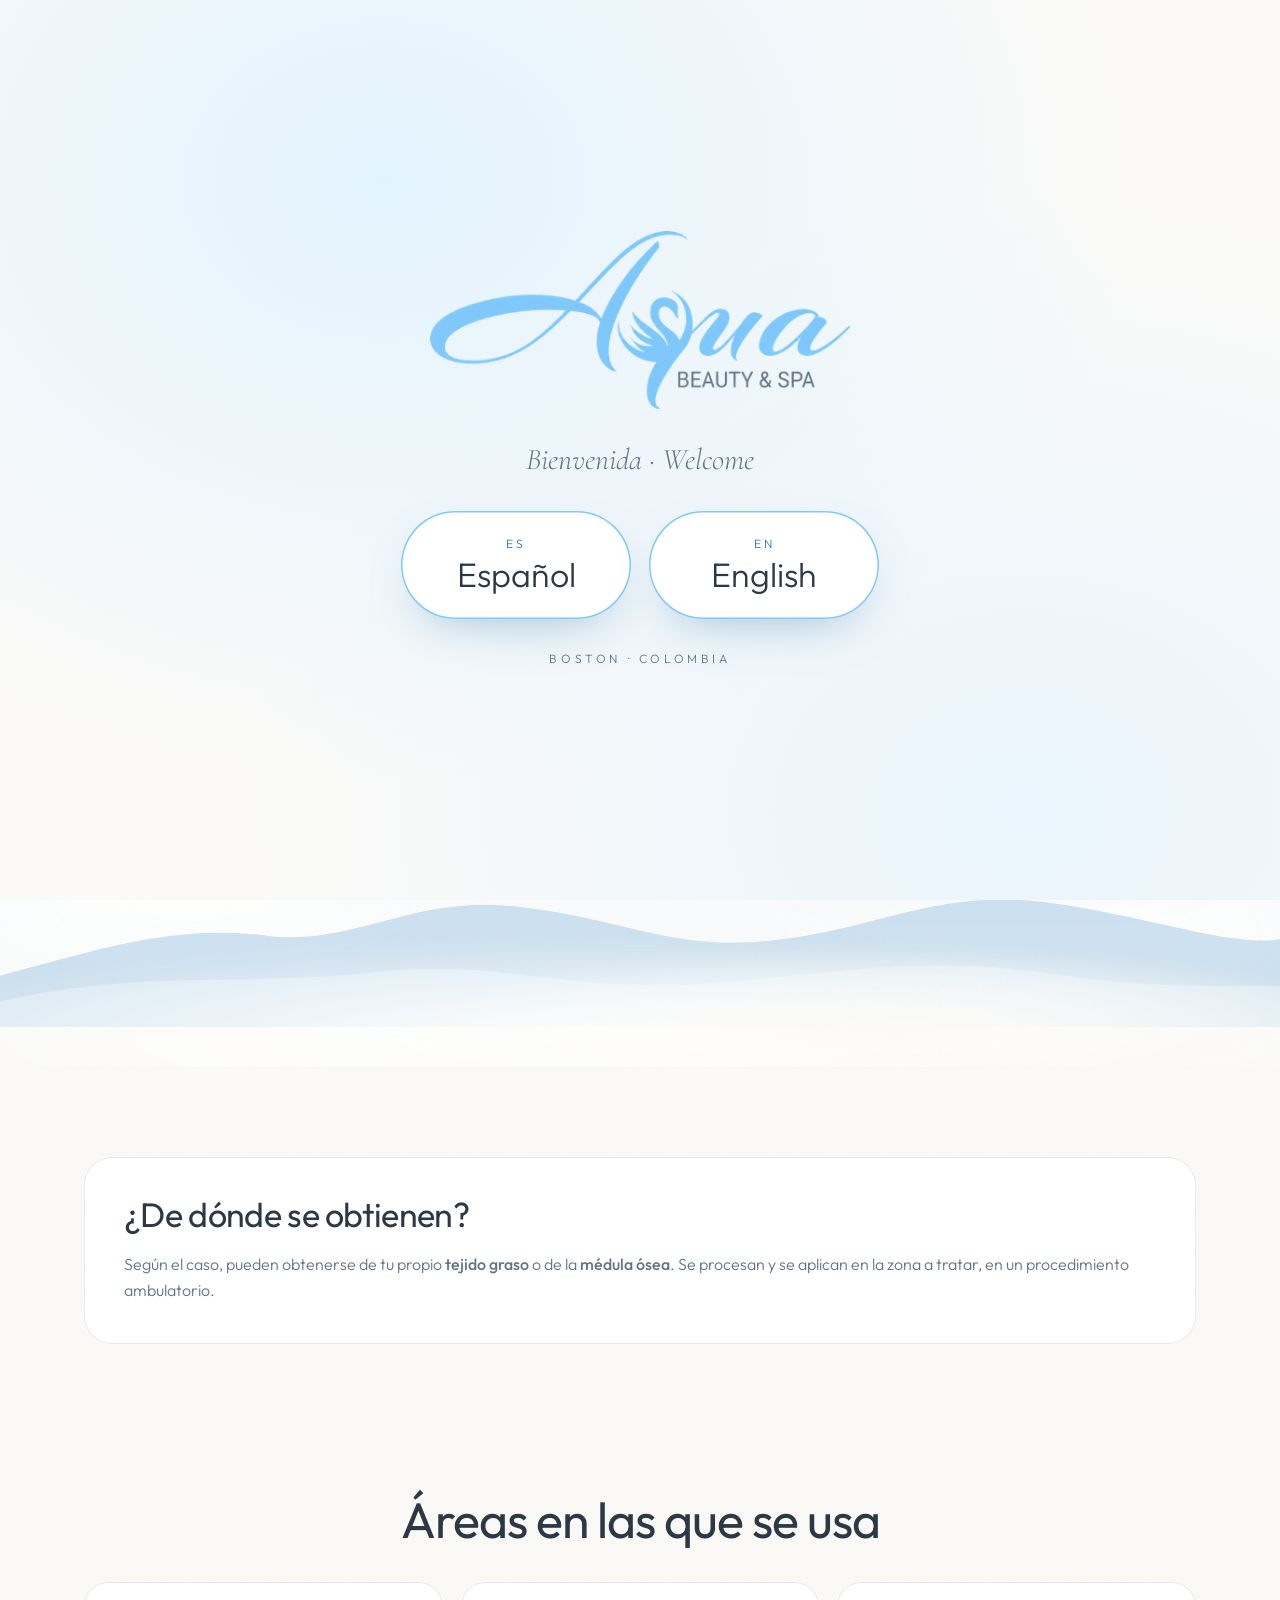
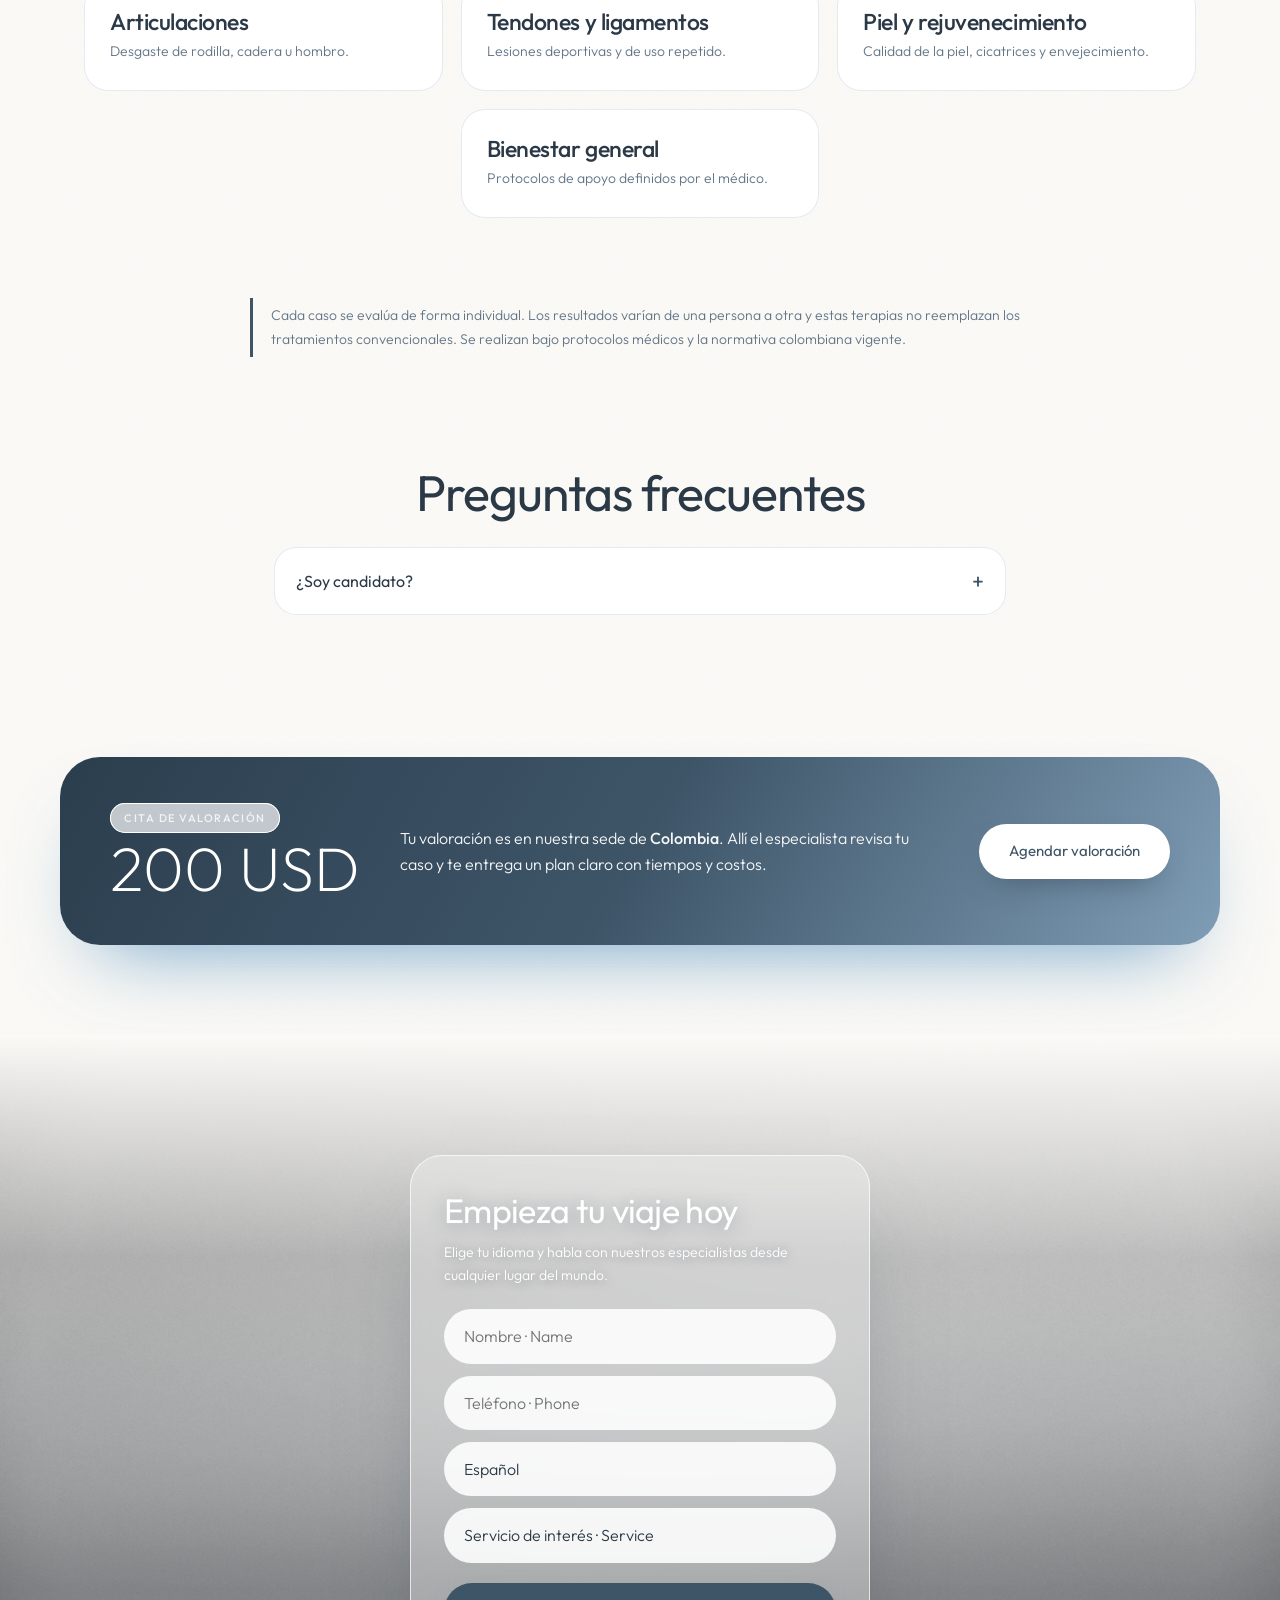
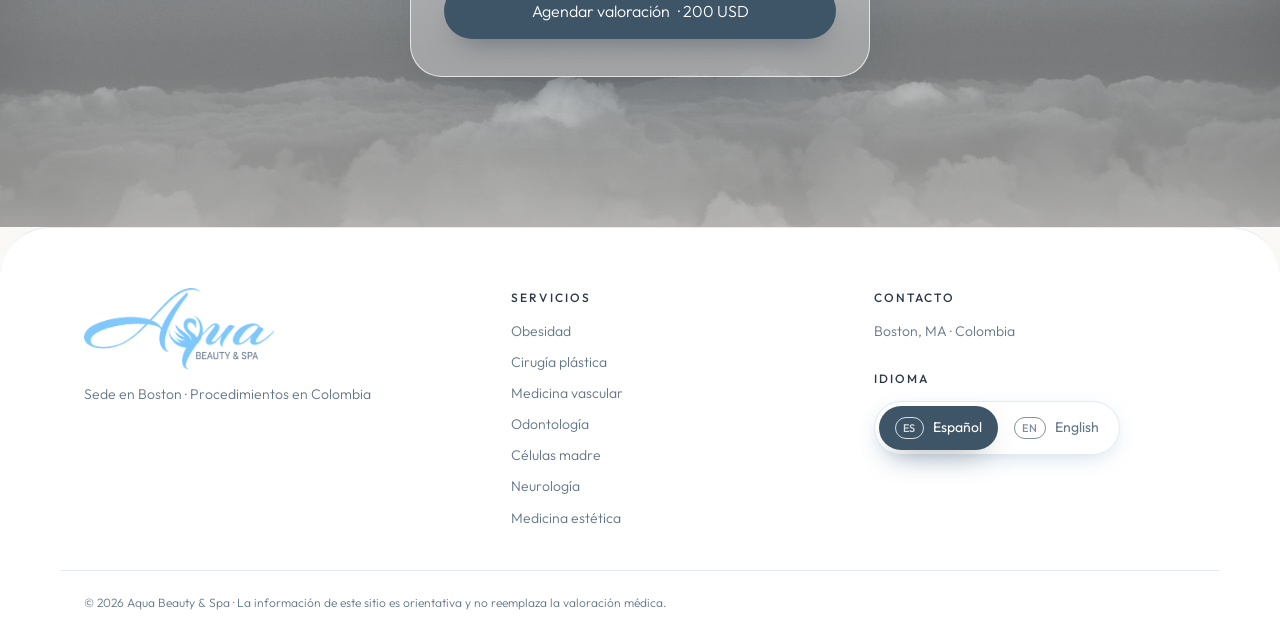
==== celulas-madre.html @ 79cf64d7 "Web Aqua Beauty & Spa: bilingüe ES/EN, Boston → Colombia Co-Authored-By: Claude Opus 5.5 <noreply@an" ====
<!doctype html>
<html lang="es" data-lang="es">
<head>
<meta charset="utf-8">
<meta name="viewport" content="width=device-width, initial-scale=1, viewport-fit=cover">
<meta name="theme-color" content="#DCEEFB">
<title>Células madre · Aqua Beauty & Spa</title>
<meta name="description" content="Terapias regenerativas que aprovechan la capacidad de tu cuerpo para reparar tejidos.">
<link rel="icon" href="img/favicon.png">
<link rel="preconnect" href="https://fonts.googleapis.com"><link rel="preconnect" href="https://fonts.gstatic.com" crossorigin>
<link href="https://fonts.googleapis.com/css2?family=Outfit:wght@200;300;400;500&family=Cormorant+Garamond:ital,wght@1,400&display=swap" rel="stylesheet">
<link rel="stylesheet" href="css/estilos.css">
<script>try{var q=new URLSearchParams(location.search).get('lang');if(q==='es'||q==='en')localStorage.setItem('aqua-lang',q);var l=localStorage.getItem('aqua-lang');if(l){document.documentElement.dataset.lang=l;document.documentElement.lang=l;document.documentElement.classList.add('lang-chosen')}}catch(e){}</script>
</head>
<body class=""><div class="splash" id="splash">
  <div class="splash-card">
    <img src="img/logo-aqua-900.png" alt="Aqua Beauty &amp; Spa" class="splash-logo">
    <p class="splash-t">Bienvenida · Welcome</p>
    <div class="splash-btns">
      <button type="button" data-set="es" data-close><small>ES</small>Español</button>
      <button type="button" data-set="en" data-close><small>EN</small>English</button>
    </div>
    <p class="splash-sub">Boston · Colombia</p>
  </div>
</div>
<div class="langbar">
  <div class="wrap langbar-in">
    <p class="langbar-q"><span data-l="es">Elige tu idioma</span><span data-l="en">Choose your language</span></p>
    <div class="lang-switch" role="group" aria-label="Idioma / Language">
  <button type="button" data-set="es"><span class="flag">ES</span> Español</button>
  <button type="button" data-set="en"><span class="flag">EN</span> English</button>
</div>
  </div>
</div>
<header class="nav">
  <div class="wrap nav-in">
    <a href="index.html" class="brand"><img src="img/logo-aqua-900.png" alt="Aqua Beauty &amp; Spa"></a>
    <button class="burger" aria-label="Menú" onclick="document.body.classList.toggle('menu-open')"><i></i><i></i></button>
    <nav class="links"><a href="obesidad.html" class="prio"><span data-l="es">Obesidad</span><span data-l="en">Weight Loss</span></a><a href="cirugia-plastica.html" class="prio"><span data-l="es">Cirugía plástica</span><span data-l="en">Plastic Surgery</span></a><a href="medicina-vascular.html"><span data-l="es">Medicina vascular</span><span data-l="en">Vascular Medicine</span></a><a href="odontologia.html"><span data-l="es">Odontología</span><span data-l="en">Dentistry</span></a><a href="celulas-madre.html" class="on"><span data-l="es">Células madre</span><span data-l="en">Stem Cells</span></a><a href="neurologia.html"><span data-l="es">Neurología</span><span data-l="en">Neurology</span></a><a href="medicina-estetica.html"><span data-l="es">Medicina estética</span><span data-l="en">Aesthetic Medicine</span></a><a href="#contacto" class="btn btn-sm"><span data-l="es">Agendar valoración</span><span data-l="en">Book consultation</span></a></nav>
  </div>
</header>
<main>
<section class="shero">
  <div class="sky" aria-hidden="true">
  <span class="cl cl1"></span><span class="cl cl2"></span><span class="cl cl3"></span><span class="cl cl4"></span><span class="cl cl5"></span>
  <svg class="mnt" viewBox="0 0 1440 260" preserveAspectRatio="none"><path class="m1" d="M0 190 C 120 150 200 120 300 135 C 400 150 460 80 580 95 C 700 110 760 160 880 140 C 1000 120 1060 70 1180 90 C 1300 110 1380 150 1440 140 L1440 260 L0 260Z"/><path class="m2" d="M0 225 C 160 180 280 205 420 185 C 560 165 640 215 800 200 C 960 185 1040 160 1200 190 C 1320 212 1400 200 1440 205 L1440 260 L0 260Z"/></svg>
  <span class="cl fog1"></span><span class="cl fog2"></span>
</div>
  <div class="wrap shero-in">
   <div class="shero-txt">
    <a href="index.html#servicios" class="back">← <span data-l="es">Todos los servicios</span><span data-l="en">All services</span></a>
    <span class="shero-ic"><svg width="34" height="34" viewBox="0 0 24 24" fill="none" stroke="currentColor" stroke-width="1.5" stroke-linecap="round" stroke-linejoin="round" aria-hidden="true"><circle cx="12" cy="12" r="3"/><circle cx="12" cy="12" r="8"/><circle cx="18" cy="6" r="1.2"/><circle cx="5.5" cy="16" r="1.2"/></svg></span>
    <p class="kicker"><span data-l="es">Medicina regenerativa</span><span data-l="en">Regenerative medicine</span></p>
    <h1><span data-l="es">Células madre</span><span data-l="en">Stem Cells</span></h1>
    <div data-l="es"><p class="lead">La medicina regenerativa busca ayudar al cuerpo a reparar tejidos dañados usando sus propios recursos. Las células madre son células capaces de transformarse en otros tipos de células y de liberar sustancias que favorecen la reparación y disminuyen la inflamación.</p></div><div data-l="en"><p class="lead">Regenerative medicine aims to help the body repair damaged tissue using its own resources. Stem cells are cells able to become other cell types and to release substances that support repair and reduce inflammation.</p></div>
    <p class="pill-loc"><span data-l="es">En nuestra sede de Colombia</span><span data-l="en">At our Colombia location</span> · <span data-l="es">Valoración</span><span data-l="en">Consultation</span> 200 USD</p>
    
   </div>
   <div class="arch arch-s"><img src="img/celulas-madre.jpg" srcset="img/celulas-madre-sm.jpg 700w, img/celulas-madre.jpg 1400w" sizes="(max-width: 820px) 92vw, 45vw" alt="" loading="lazy" decoding="async"></div>
  </div>
</section>

<section class="bloques"><div class="wrap bloques-in"><div class="bloque">
      <h2><span data-l="es">¿De dónde se obtienen?</span><span data-l="en">Where do they come from?</span></h2>
      <div data-l="es"><p>Según el caso, pueden obtenerse de tu propio <strong>tejido graso</strong> o de la <strong>médula ósea</strong>. Se procesan y se aplican en la zona a tratar, en un procedimiento ambulatorio.</p></div><div data-l="en"><p>Depending on the case, they may be obtained from your own <strong>fat tissue</strong> or <strong>bone marrow</strong>. They are processed and applied to the treatment area in an outpatient procedure.</p></div>
    </div></div></section>
<section class="cards"><div class="wrap"><h2 class="center"><span data-l="es">Áreas en las que se usa</span><span data-l="en">Areas where it is used</span></h2><div class="cgrid"><div class="card"><h3><span data-l="es">Articulaciones</span><span data-l="en">Joints</span></h3><p><span data-l="es">Desgaste de rodilla, cadera u hombro.</span><span data-l="en">Knee, hip or shoulder wear.</span></p></div><div class="card"><h3><span data-l="es">Tendones y ligamentos</span><span data-l="en">Tendons & ligaments</span></h3><p><span data-l="es">Lesiones deportivas y de uso repetido.</span><span data-l="en">Sports and overuse injuries.</span></p></div><div class="card"><h3><span data-l="es">Piel y rejuvenecimiento</span><span data-l="en">Skin & rejuvenation</span></h3><p><span data-l="es">Calidad de la piel, cicatrices y envejecimiento.</span><span data-l="en">Skin quality, scars and aging.</span></p></div><div class="card"><h3><span data-l="es">Bienestar general</span><span data-l="en">Overall wellness</span></h3><p><span data-l="es">Protocolos de apoyo definidos por el médico.</span><span data-l="en">Physician-defined support protocols.</span></p></div></div></div></section>




<div class="wrap"><p class="nota"><span data-l="es">Cada caso se evalúa de forma individual. Los resultados varían de una persona a otra y estas terapias no reemplazan los tratamientos convencionales. Se realizan bajo protocolos médicos y la normativa colombiana vigente.</span><span data-l="en">Each case is evaluated individually. Results vary from person to person and these therapies do not replace conventional treatment. They are performed under medical protocols and current Colombian regulations.</span></p></div>
<section class="faq"><div class="wrap faq-in"><h2><span data-l="es">Preguntas frecuentes</span><span data-l="en">FAQ</span></h2><details><summary><span data-l="es">¿Soy candidato?</span><span data-l="en">Am I a candidate?</span></summary><p><span data-l="es">Lo define el médico en la valoración, según tu diagnóstico, tus exámenes y tu historia clínica.</span><span data-l="en">The physician decides at your consultation based on your diagnosis, tests and medical history.</span></p></details></div></section>
<section class="val">
  <div class="wrap val-in">
    <div>
      <p class="kicker"><span data-l="es">Cita de valoración</span><span data-l="en">Consultation</span></p>
      <p class="val-precio">200 USD</p>
    </div>
    <p class="val-txt"><span data-l="es">Tu valoración es en nuestra sede de <strong>Colombia</strong>. Allí el especialista revisa tu caso y te entrega un plan claro con tiempos y costos.</span><span data-l="en">Your consultation takes place at our <strong>Colombia</strong> location, where the specialist reviews your case and gives you a clear plan with timing and costs.</span></p>
    <a href="#contacto" class="btn"><span data-l="es">Agendar valoración</span><span data-l="en">Book consultation</span></a>
  </div>
</section>
<section class="contacto con-foto" id="contacto">
  <div class="sky" aria-hidden="true">
  <span class="cl cl1"></span><span class="cl cl2"></span><span class="cl cl3"></span><span class="cl cl4"></span><span class="cl cl5"></span>
  <svg class="mnt" viewBox="0 0 1440 260" preserveAspectRatio="none"><path class="m1" d="M0 190 C 120 150 200 120 300 135 C 400 150 460 80 580 95 C 700 110 760 160 880 140 C 1000 120 1060 70 1180 90 C 1300 110 1380 150 1440 140 L1440 260 L0 260Z"/><path class="m2" d="M0 225 C 160 180 280 205 420 185 C 560 165 640 215 800 200 C 960 185 1040 160 1200 190 C 1320 212 1400 200 1440 205 L1440 260 L0 260Z"/></svg>
  <span class="cl fog1"></span><span class="cl fog2"></span>
</div>
  <form class="glass" id="form-contacto" data-wa="" data-mail="">
    <h2><span data-l="es">Empieza tu viaje hoy</span><span data-l="en">Begin your journey today</span></h2>
    <p><span data-l="es">Elige tu idioma y habla con nuestros especialistas desde cualquier lugar del mundo.</span><span data-l="en">Choose your language and connect with our specialists from anywhere in the world.</span></p>
    <input name="nombre" required placeholder="Nombre · Name">
    <input name="tel" required type="tel" placeholder="Teléfono · Phone">
    <select name="idioma"><option value="Español">Español</option><option value="English">English</option></select>
    <select name="servicio"><option value="">Servicio de interés · Service</option><option value="Obesidad" data-en="Weight Loss">Obesidad / Weight Loss</option><option value="Cirugía plástica" data-en="Plastic Surgery">Cirugía plástica / Plastic Surgery</option><option value="Medicina vascular" data-en="Vascular Medicine">Medicina vascular / Vascular Medicine</option><option value="Odontología" data-en="Dentistry">Odontología / Dentistry</option><option value="Células madre" data-en="Stem Cells">Células madre / Stem Cells</option><option value="Neurología" data-en="Neurology">Neurología / Neurology</option><option value="Medicina estética" data-en="Aesthetic Medicine">Medicina estética / Aesthetic Medicine</option></select>
    <button class="btn" type="submit"><span data-l="es">Agendar valoración</span><span data-l="en">Book consultation</span> · 200 USD</button>
    <p class="form-pend form-msg" hidden><span data-l="es">Muy pronto habilitamos el agendamiento en línea. Gracias por tu paciencia.</span><span data-l="en">Online booking opens very soon. Thank you for your patience.</span></p>
    <p class="form-msg" hidden><span data-l="es">¡Gracias! Te contactaremos muy pronto.</span><span data-l="en">Thank you! We'll contact you shortly.</span></p>
  </form>
</section>
</main><footer class="foot">
  <div class="wrap foot-in">
    <div class="foot-brand">
      <img src="img/logo-aqua-900.png" alt="Aqua Beauty &amp; Spa">
      <p><span data-l="es">Sede en Boston · Procedimientos en Colombia</span><span data-l="en">Based in Boston · Procedures in Colombia</span></p>
    </div>
    <div class="foot-col"><p class="foot-h"><span data-l="es">Servicios</span><span data-l="en">Services</span></p><a href="obesidad.html"><span data-l="es">Obesidad</span><span data-l="en">Weight Loss</span></a><a href="cirugia-plastica.html"><span data-l="es">Cirugía plástica</span><span data-l="en">Plastic Surgery</span></a><a href="medicina-vascular.html"><span data-l="es">Medicina vascular</span><span data-l="en">Vascular Medicine</span></a><a href="odontologia.html"><span data-l="es">Odontología</span><span data-l="en">Dentistry</span></a><a href="celulas-madre.html"><span data-l="es">Células madre</span><span data-l="en">Stem Cells</span></a><a href="neurologia.html"><span data-l="es">Neurología</span><span data-l="en">Neurology</span></a><a href="medicina-estetica.html"><span data-l="es">Medicina estética</span><span data-l="en">Aesthetic Medicine</span></a></div>
    <div class="foot-col"><p class="foot-h"><span data-l="es">Contacto</span><span data-l="en">Contact</span></p><span data-l="es">Boston, MA · Colombia</span><span data-l="en">Boston, MA · Colombia</span>
      <p class="foot-h" style="margin-top:18px"><span data-l="es">Idioma</span><span data-l="en">Language</span></p><div class="lang-switch" role="group" aria-label="Idioma / Language">
  <button type="button" data-set="es"><span class="flag">ES</span> Español</button>
  <button type="button" data-set="en"><span class="flag">EN</span> English</button>
</div></div>
  </div>
  <div class="wrap foot-legal">© 2026 Aqua Beauty &amp; Spa · <span data-l="es">La información de este sitio es orientativa y no reemplaza la valoración médica.</span><span data-l="en">The information on this site is for guidance and does not replace a medical consultation.</span></div>
</footer>
<a href="#contacto" class="mcta"><span data-l="es">Agendar valoración</span><span data-l="en">Book consultation</span> · 200 USD</a>
<script src="js/main.js"></script>
</body></html>
---- css/estilos.css ----
:root{
  --aqua:#80C8FB;        /* azul del logo */
  --aqua-soft:#E6F4FE;
  --aqua-deep:#2F78B0;   /* azul para textos/botones con contraste */
  --slate:#627587;       /* gris del logo */
  --ink:#2B3947;
  --bg:#FBFAF7;          /* marfil */
  --bg2:#F3F7FA;
  --line:#E3EAF0;
  --r:28px;
  --serif:"Outfit",system-ui,sans-serif;
  --sans:"Outfit",system-ui,sans-serif;
  --script:"Cormorant Garamond",Georgia,serif;
}
*{box-sizing:border-box;margin:0;padding:0}
html{scroll-behavior:smooth}
body{font-family:var(--sans);font-weight:300;color:var(--ink);background:var(--bg);line-height:1.65;font-size:16px;-webkit-font-smoothing:antialiased;overflow-x:hidden;
  background-image:url("data:image/svg+xml,%3Csvg xmlns='http://www.w3.org/2000/svg' width='160' height='160'%3E%3Cfilter id='n'%3E%3CfeTurbulence type='fractalNoise' baseFrequency='.8' numOctaves='3' stitchTiles='stitch'/%3E%3CfeColorMatrix values='0 0 0 0 .4 0 0 0 0 .45 0 0 0 0 .5 0 0 0 .035 0'/%3E%3C/filter%3E%3Crect width='100%25' height='100%25' filter='url(%23n)'/%3E%3C/svg%3E")}
img{max-width:100%;display:block}
a{color:inherit;text-decoration:none}
strong{font-weight:500}
.wrap{max-width:1160px;margin:0 auto;padding:0 24px}
.center{text-align:center}
h1,h2,h3{font-family:var(--serif);font-weight:400;line-height:1.05;color:var(--ink);letter-spacing:-.02em}
h1{font-size:clamp(46px,6.6vw,88px);font-weight:500;text-transform:uppercase;letter-spacing:-.03em;line-height:.98}
h1 .thin{font-weight:200}
h2{font-size:clamp(32px,4vw,50px);margin-bottom:18px}
h3{font-size:22px;font-weight:500}
.kicker{font-size:12px;letter-spacing:.2em;text-transform:uppercase;color:var(--slate);font-weight:500;margin-bottom:14px}
.lead{font-size:18px;color:var(--slate);max-width:600px;margin:22px 0 0}
.btn{display:inline-flex;align-items:center;gap:8px;background:var(--aqua-deep);color:#fff;padding:15px 30px;border-radius:999px;font-weight:400;font-size:15px;transition:.25s;box-shadow:0 10px 30px -12px rgba(47,120,176,.55)}
.btn:hover{background:#246494;transform:translateY(-2px)}
.btn-ghost{background:transparent;color:var(--aqua-deep);box-shadow:inset 0 0 0 1.5px var(--aqua)}
.btn-ghost:hover{background:var(--aqua-soft);color:var(--aqua-deep)}
.btn-sm{padding:10px 20px;font-size:14px}

/* ---------- idioma ---------- */
html[data-lang="es"] [data-l="en"],html[data-lang="en"] [data-l="es"]{display:none!important}
.langbar{background:linear-gradient(90deg,#DDF0FD,#F1F8FE 50%,#DDF0FD);border-bottom:1px solid #CFE7FA}
.langbar-in{display:flex;align-items:center;justify-content:center;gap:22px;padding-top:14px;padding-bottom:14px;flex-wrap:wrap}
.langbar-q{font-family:var(--script);font-style:italic;font-size:24px;color:var(--aqua-deep)}
.lang-switch{display:inline-flex;background:#fff;border-radius:999px;padding:5px;box-shadow:0 6px 24px -10px rgba(47,120,176,.4),inset 0 0 0 1px var(--line)}
.lang-switch button{font:inherit;font-size:17px;font-weight:400;border:0;background:transparent;color:var(--slate);padding:11px 26px;border-radius:999px;cursor:pointer;display:flex;align-items:center;gap:9px;transition:.25s}
.lang-switch .flag{font-size:11px;font-weight:500;letter-spacing:.08em;border:1px solid currentColor;border-radius:999px;padding:1px 7px;opacity:.8}
.lang-switch button.on{background:var(--aqua-deep);color:#fff}
.lang-switch button:not(.on):hover{color:var(--aqua-deep)}

.splash{position:fixed;inset:0;z-index:100;display:none;align-items:center;justify-content:center;padding:20px;
  background:radial-gradient(ellipse at 30% 20%,#E3F3FE,transparent 60%),radial-gradient(ellipse at 80% 90%,#EAF5FD,transparent 55%),var(--bg)}
html:not(.lang-chosen) .splash{display:flex}
html:not(.lang-chosen) body{overflow:hidden}
.splash-card{text-align:center;max-width:620px;animation:up .8s ease both}
.splash-logo{width:min(420px,80vw);margin:0 auto 26px}
.splash-t{font-family:var(--script);font-size:30px;font-style:italic;color:var(--slate);margin-bottom:26px}
.splash-btns{display:flex;gap:18px;justify-content:center;flex-wrap:wrap}
.splash-btns button{font:inherit;font-family:var(--serif);font-size:34px;min-width:230px;padding:26px 30px;border-radius:999px;border:0;cursor:pointer;background:#fff;color:var(--ink);box-shadow:0 20px 50px -24px rgba(47,120,176,.5),inset 0 0 0 1.5px var(--aqua);transition:.3s;display:flex;flex-direction:column;align-items:center;line-height:1.1}
.splash-btns button small{font-family:var(--sans);font-size:12px;letter-spacing:.25em;color:var(--aqua-deep);margin-bottom:6px}
.splash-btns button:hover{background:var(--aqua-deep);color:#fff;transform:translateY(-3px)}
.splash-btns button:hover small{color:#fff}
.splash-sub{margin-top:30px;font-size:12px;letter-spacing:.3em;text-transform:uppercase;color:var(--slate)}
@keyframes up{from{opacity:0;transform:translateY(18px)}to{opacity:1;transform:none}}

/* ---------- nav ---------- */
.nav{position:sticky;top:0;z-index:50;background:rgba(251,250,247,.86);backdrop-filter:blur(14px);border-bottom:1px solid var(--line)}
.nav-in{display:flex;align-items:center;justify-content:space-between;height:78px;gap:20px}
.brand img{height:50px;width:auto}
.links{display:flex;align-items:center;gap:20px;font-size:14px;color:var(--slate)}
.links a:not(.btn):hover,.links a.on{color:var(--aqua-deep)}
.links a.on{font-weight:500}
.burger{display:none;background:none;border:0;width:40px;height:40px;cursor:pointer;flex-direction:column;justify-content:center;gap:7px;align-items:center}
.burger i{display:block;width:24px;height:1.5px;background:var(--ink);transition:.3s}

/* ---------- hero ---------- */
.hero,.shero{position:relative;overflow:hidden;background:radial-gradient(ellipse at 85% 10%,#DCEFFD 0,transparent 55%),radial-gradient(ellipse at 0% 100%,#EEF7FE 0,transparent 50%)}
.hero-in{display:grid;grid-template-columns:1.15fr .85fr;gap:40px;align-items:center;padding-top:80px;padding-bottom:130px}
.hero-cta{display:flex;gap:14px;margin-top:34px;flex-wrap:wrap}
.hero-art{position:relative;display:flex;justify-content:center}
.arch{width:min(380px,100%);aspect-ratio:3/4;border-radius:999px 999px 36px 36px;background:linear-gradient(170deg,#fff 0,#E8F5FE 55%,#CDE9FC 100%);box-shadow:0 40px 80px -40px rgba(47,120,176,.5),inset 0 0 0 1px #fff;display:flex;align-items:center;justify-content:center;padding:40px}
.arch img{width:100%;opacity:.95}
.chip{position:absolute;background:#fff;border-radius:999px;padding:10px 20px;font-size:13px;box-shadow:0 14px 36px -18px rgba(43,57,71,.4);white-space:nowrap}
.chip.c1{left:0;bottom:22%}
.chip.c2{right:0;top:14%}
.wave{position:absolute;left:0;bottom:-1px;width:100%;height:70px}
.wave path{fill:var(--bg)}

/* ---------- alianza ---------- */
section{padding:90px 0}
.alianza-in{display:grid;grid-template-columns:1fr 1.1fr;gap:60px;align-items:start}
.alianza-txt p{font-size:17px;color:var(--slate);margin-bottom:16px}
.pros{list-style:none;display:grid;grid-template-columns:1fr 1fr;gap:12px;margin-top:26px}
.pros li{background:#fff;border-radius:18px;padding:16px 18px;font-size:14px;box-shadow:inset 0 0 0 1px var(--line);position:relative;padding-left:44px}
.pros li:before{content:"";position:absolute;left:18px;top:50%;width:12px;height:12px;margin-top:-6px;border-radius:50%;background:var(--aqua)}

/* ---------- servicios ---------- */
.servicios{background:var(--bg2);border-radius:60px 60px 0 0}
.sgrid{display:grid;grid-template-columns:repeat(auto-fill,minmax(250px,1fr));gap:20px;margin-top:40px}
.scard{background:#fff;border-radius:var(--r);padding:32px 28px;display:flex;flex-direction:column;gap:10px;transition:.3s;box-shadow:0 1px 0 var(--line)}
.scard:hover{transform:translateY(-5px);box-shadow:0 30px 60px -30px rgba(47,120,176,.45)}
.scard-ic,.shero-ic{width:56px;height:56px;border-radius:50%;background:var(--aqua-soft);color:var(--aqua-deep);display:flex;align-items:center;justify-content:center;margin-bottom:8px}
.scard p{font-size:14px;color:var(--slate);flex:1}
.more{font-size:14px;color:var(--aqua-deep);font-weight:400}

/* ---------- pasos ---------- */
.plist{list-style:none;display:grid;grid-template-columns:repeat(4,1fr);gap:22px;margin-top:44px;counter-reset:p}
.plist li{background:#fff;border-radius:var(--r);padding:30px 26px;box-shadow:inset 0 0 0 1px var(--line)}
.plist .n{display:flex;width:42px;height:42px;border-radius:50%;background:var(--aqua-deep);color:#fff;align-items:center;justify-content:center;font-family:var(--serif);font-size:22px;margin-bottom:16px}
.plist h3{font-size:22px;margin-bottom:8px}
.plist p{font-size:14px;color:var(--slate)}

/* ---------- valoración ---------- */
.val{padding:0;margin:40px 0 90px}
.val-in{background:linear-gradient(120deg,#2F78B0,#4F9BD3 60%,#80C8FB);color:#fff;border-radius:40px;padding:46px 50px;display:grid;grid-template-columns:auto 1fr auto;gap:40px;align-items:center;box-shadow:0 40px 80px -40px rgba(47,120,176,.7)}
.val .kicker{color:rgba(255,255,255,.8);margin-bottom:4px}
.val-precio{font-family:var(--serif);font-size:62px;line-height:1}
.val-txt{font-size:16px;opacity:.95}
.val .btn{background:#fff;color:var(--aqua-deep)}

/* ---------- contacto / footer ---------- */
.contacto-in{text-align:center;max-width:640px}
.contacto p{color:var(--slate);margin-bottom:28px;font-size:17px}
.foot{background:#fff;border-top:1px solid var(--line);padding:60px 0 30px;border-radius:50px 50px 0 0}
.foot-in{display:grid;grid-template-columns:1.2fr 1fr 1fr;gap:40px}
.foot-brand img{width:190px;margin-bottom:14px}
.foot-brand p{font-size:14px;color:var(--slate)}
.foot-col{display:flex;flex-direction:column;gap:8px;font-size:14px;color:var(--slate);align-items:flex-start}
.foot-col a:hover{color:var(--aqua-deep)}
.foot-h{font-size:12px;letter-spacing:.18em;text-transform:uppercase;color:var(--ink);font-weight:500;margin-bottom:4px}
.foot .lang-switch button{font-size:14px;padding:8px 16px}
.foot-legal{margin-top:40px;padding-top:22px;border-top:1px solid var(--line);font-size:12px;color:var(--slate)}

/* ---------- página de servicio ---------- */
.shero-in{padding-top:50px;padding-bottom:120px}
.back{font-size:14px;color:var(--slate);display:inline-block;margin-bottom:34px}
.back:hover{color:var(--aqua-deep)}
.pill-loc{display:inline-block;margin-top:26px;background:#fff;border-radius:999px;padding:10px 20px;font-size:14px;color:var(--aqua-deep);box-shadow:inset 0 0 0 1px #CFE7FA}
.stats{display:flex;gap:16px;margin-top:34px;flex-wrap:wrap}
.stats div{background:#fff;border-radius:24px;padding:18px 26px;min-width:150px;box-shadow:0 20px 40px -30px rgba(47,120,176,.6)}
.stats b{display:block;font-family:var(--serif);font-weight:500;font-size:40px;color:var(--aqua-deep);line-height:1}
.stats span{font-size:13px;color:var(--slate)}
.aviso{display:flex;gap:18px;align-items:flex-start;background:#FFF7E8;border-radius:28px;padding:26px 30px;margin-top:10px;margin-bottom:10px;max-width:1112px;box-shadow:inset 0 0 0 1px #F5E3BC}
.aviso-ic{flex:none;width:34px;height:34px;border-radius:50%;background:#E9B44C;color:#fff;display:flex;align-items:center;justify-content:center;font-weight:500}
.aviso p{font-size:16px}
.bloques-in{display:grid;grid-template-columns:repeat(auto-fit,minmax(320px,1fr));gap:30px}
.bloque{background:#fff;border-radius:var(--r);padding:40px;box-shadow:inset 0 0 0 1px var(--line)}
.bloque h2{font-size:34px}
.bloque p{color:var(--slate)}
.cards{padding-top:60px;padding-bottom:60px}
.sub{color:var(--slate);margin-top:-6px}
.cgrid{display:grid;grid-template-columns:repeat(auto-fill,minmax(250px,1fr));gap:18px;margin-top:36px}
.card{background:#fff;border-radius:24px;padding:28px 26px;box-shadow:inset 0 0 0 1px var(--line);transition:.3s}
.card:hover{box-shadow:inset 0 0 0 1px var(--aqua),0 24px 50px -30px rgba(47,120,176,.5)}
.card h3{font-size:23px;margin-bottom:6px}
.card p{font-size:14px;color:var(--slate)}
.ggrid{display:grid;grid-template-columns:repeat(3,1fr);gap:20px;margin-top:36px}
.grupo{background:#fff;border-radius:var(--r);padding:34px 30px;box-shadow:inset 0 0 0 1px var(--line)}
.grupo h3{font-size:30px;color:var(--aqua-deep);margin-bottom:14px}
.grupo ul{list-style:none}
.grupo li{padding:11px 0;border-bottom:1px solid var(--line);font-size:15px}
.grupo li:last-child{border:0}
.incluye{padding:50px 0}
.incluye-in{background:var(--bg2);border-radius:40px;padding:50px;display:grid;grid-template-columns:.8fr 1.2fr;gap:30px;align-items:center}
.check{list-style:none;display:grid;gap:12px}
.check li{position:relative;padding-left:36px;font-size:16px}
.check li:before{content:"";position:absolute;left:0;top:3px;width:22px;height:22px;border-radius:50%;background:var(--aqua-deep) url("data:image/svg+xml,%3Csvg xmlns='http://www.w3.org/2000/svg' viewBox='0 0 24 24' fill='none' stroke='white' stroke-width='3'%3E%3Cpath d='M6 12l4 4 8-8'/%3E%3C/svg%3E") center/14px no-repeat}
.nota{font-size:14px;color:var(--slate);border-left:3px solid var(--aqua);padding:6px 0 6px 18px;max-width:780px;margin:20px auto}
.faq-in{max-width:780px}
.faq h2{text-align:center;margin-bottom:28px}
details{background:#fff;border-radius:22px;padding:20px 26px;margin-bottom:12px;box-shadow:inset 0 0 0 1px var(--line)}
summary{cursor:pointer;font-weight:400;list-style:none;display:flex;justify-content:space-between;gap:20px}
summary:after{content:"+";color:var(--aqua-deep);font-size:22px;line-height:1}
details[open] summary:after{content:"–"}
details p{margin-top:12px;color:var(--slate);font-size:15px}

/* ---------- responsive ---------- */
@media (max-width:1080px){
  .burger{display:flex}
  .links{position:fixed;inset:0;top:0;background:var(--bg);flex-direction:column;justify-content:center;font-size:20px;gap:18px;opacity:0;pointer-events:none;transition:.3s;z-index:-1}
  body.menu-open .links{opacity:1;pointer-events:auto;z-index:60}
  body.menu-open .burger{position:relative;z-index:70}
  body.menu-open .burger i:first-child{transform:translateY(4px) rotate(45deg)}
  body.menu-open .burger i:last-child{transform:translateY(-4px) rotate(-45deg)}
  .plist{grid-template-columns:1fr 1fr}
}
@media (max-width:820px){
  section{padding:64px 0}
  .wrap{padding:0 16px}
  .hero-in,.alianza-in,.incluye-in{grid-template-columns:1fr;gap:34px}
  .hero-in{padding-top:44px;padding-bottom:100px}
  .hero-art{order:-1}
  .arch{width:230px;padding:26px}
  .chip{font-size:12px}
  .val-in{grid-template-columns:1fr;gap:18px;padding:36px 28px;text-align:center;justify-items:center}
  .ggrid{grid-template-columns:1fr}
  .foot-in{grid-template-columns:1fr}
  .incluye-in{padding:34px 24px}
  .bloque{padding:30px 24px}
  .servicios{border-radius:36px 36px 0 0}
  .langbar-in{gap:10px}
  .langbar-q{font-size:20px}
  .brand img{height:40px}
}
@media (max-width:520px){
  .plist,.pros{grid-template-columns:1fr}
  .lang-switch button{padding:10px 18px;font-size:16px}
  .splash-btns button{min-width:0;width:100%;font-size:30px;padding:20px}
}

/* ============ estilo referentes: cielo, nubes, vidrio ============ */
body{font-weight:300}
.langbar{background:linear-gradient(180deg,#CFE6F8,#DCEEFB);border:0;position:relative;z-index:5}
.nav{background:rgba(220,238,251,.62);border-bottom:1px solid rgba(255,255,255,.7)}
.hero,.shero,.contacto{position:relative;overflow:hidden;background:linear-gradient(180deg,#DCEEFB 0%,#EAF4FC 45%,#F7FAFC 78%,var(--bg) 100%)}
.sky{position:absolute;inset:0;pointer-events:none;z-index:0}
.sky .cl{position:absolute;border-radius:50%;background:radial-gradient(closest-side,rgba(255,255,255,.95),rgba(255,255,255,0));filter:blur(6px);animation:drift 60s ease-in-out infinite alternate}
.cl1{width:520px;height:180px;top:8%;left:-120px}
.cl2{width:420px;height:150px;top:22%;right:-80px;animation-duration:75s!important}
.cl3{width:300px;height:110px;top:4%;left:45%;opacity:.8;animation-duration:90s!important}
.cl4{width:700px;height:220px;bottom:6%;left:-160px;opacity:.9}
.cl5{width:640px;height:220px;bottom:2%;right:-120px;opacity:.9;animation-duration:80s!important}
.fog1{width:120%;height:200px;left:-10%;bottom:-70px;background:radial-gradient(closest-side,#fff,rgba(255,255,255,0))!important;animation:none!important;filter:blur(10px)!important}
.fog2{width:80%;height:160px;left:30%;bottom:-40px;background:radial-gradient(closest-side,var(--bg),rgba(255,255,255,0))!important;animation:none!important}
.mnt{position:absolute;left:0;bottom:40px;width:100%;height:190px;opacity:.55}
.mnt .m1{fill:#A9CBE6}.mnt .m2{fill:#C6DFF2}
@keyframes drift{from{transform:translateX(0)}to{transform:translateX(90px)}}
.hero-in,.shero-in{position:relative;z-index:1}
.hero-in{padding-top:70px;padding-bottom:200px}
.arch{position:relative;overflow:hidden;background:linear-gradient(170deg,rgba(255,255,255,.7),rgba(205,233,252,.6));backdrop-filter:blur(8px);box-shadow:0 50px 90px -40px rgba(47,120,176,.55),inset 0 0 0 1px rgba(255,255,255,.9)}
.arch img.arch-photo,.arch-s img{width:100%;height:100%;object-fit:cover;opacity:1}
.arch-s{width:min(400px,100%);aspect-ratio:4/5;border-radius:999px 999px 36px 36px;justify-self:end;padding:0;display:flex;align-items:center;justify-content:center;color:var(--aqua-deep)}
.arch-s.ph{background:linear-gradient(170deg,rgba(255,255,255,.75),rgba(190,225,250,.7))}
.chip{background:rgba(255,255,255,.75);backdrop-filter:blur(10px);box-shadow:0 14px 36px -18px rgba(43,57,71,.4),inset 0 0 0 1px #fff}
.btn{background:#3E5568;box-shadow:0 14px 30px -14px rgba(43,57,71,.6)}
.btn:hover{background:#2B3E4E}
.btn-ghost{background:rgba(255,255,255,.55);color:var(--ink);box-shadow:inset 0 0 0 1px #fff;backdrop-filter:blur(8px)}
.btn-ghost:hover{background:#fff;color:var(--ink)}
.lang-switch button.on{background:#3E5568}
.kicker{display:inline-block;background:rgba(255,255,255,.7);border-radius:999px;padding:6px 14px;box-shadow:inset 0 0 0 1px #fff;letter-spacing:.14em;font-size:11px}
.center.kicker,p.kicker.center{display:table;margin-left:auto;margin-right:auto}
.shero-in{display:grid;grid-template-columns:1.2fr .8fr;gap:40px;align-items:center;padding-bottom:170px}
.shero h1{font-size:clamp(44px,6vw,80px)}
.shero-ic{display:none}
.pill-loc{background:rgba(255,255,255,.7);backdrop-filter:blur(8px)}
.stats div{background:rgba(255,255,255,.72);backdrop-filter:blur(10px);box-shadow:inset 0 0 0 1px #fff,0 20px 40px -30px rgba(47,120,176,.6)}
.stats b{font-family:var(--serif);font-weight:500}
.servicios{background:var(--bg2)}
.sgrid{grid-template-columns:repeat(auto-fill,minmax(300px,1fr));gap:22px}
.scard{padding:10px;gap:0;background:#fff;border-radius:32px}
.scard-media{aspect-ratio:4/3;border-radius:24px;overflow:hidden;background:linear-gradient(170deg,#E8F4FE,#C9E4F9);display:flex;align-items:center;justify-content:center;color:var(--aqua-deep)}
.scard-media img{width:100%;height:100%;object-fit:cover;transition:transform .6s}
.scard:hover .scard-media img{transform:scale(1.05)}
.scard-body{padding:20px 16px 16px;display:flex;flex-direction:column;gap:8px;flex:1}
.more{display:inline-flex;align-items:center;gap:8px;margin-top:6px}
.more i{font-style:normal;width:30px;height:30px;border-radius:50%;background:var(--aqua-soft);display:inline-flex;align-items:center;justify-content:center}
.val-in{background:linear-gradient(120deg,#3E5568,#5B86A8 55%,#8CC5EE)}
.val-precio{font-weight:200}
.contacto{padding:120px 0 150px;background:linear-gradient(180deg,var(--bg) 0%,#DCEEFB 30%,#B9D8EF 70%,#EAF3FA 100%)}
.contacto .mnt{bottom:30px;height:260px;opacity:.8}
.contacto .mnt .m1{fill:#6E97B8}.contacto .mnt .m2{fill:#9DBFDB}
.glass{position:relative;z-index:2;max-width:460px;margin:0 auto;padding:38px 34px;border-radius:32px;background:rgba(255,255,255,.28);backdrop-filter:blur(18px) saturate(1.2);-webkit-backdrop-filter:blur(18px) saturate(1.2);box-shadow:inset 0 0 0 1px rgba(255,255,255,.7),0 40px 80px -40px rgba(43,57,71,.5);display:flex;flex-direction:column;gap:12px}
.glass h2{font-size:34px;margin:0;color:#23384A}
.glass>p{font-size:14px;color:#3E5568;margin-bottom:10px}
.glass input,.glass select{font:inherit;font-size:15px;border:0;border-radius:999px;padding:14px 20px;background:rgba(255,255,255,.88);color:var(--ink);outline:none;appearance:none}
.glass input:focus,.glass select:focus{box-shadow:0 0 0 2px var(--aqua)}
.glass .btn{justify-content:center;margin-top:8px;border:0;cursor:pointer;font:inherit}
.form-msg{text-align:center;font-size:14px;color:#23384A}
.foot{margin-top:0}
@media (max-width:820px){
  .shero-in{grid-template-columns:1fr;padding-bottom:140px}
  .arch-s{justify-self:center;width:260px;order:-1}
  .hero-in{padding-bottom:160px}
  .glass{margin:0 16px}
  .cl1,.cl4,.cl5{width:360px}
}

/* ajustes v2 */
h1{font-size:clamp(42px,5.6vw,76px)}
.hero-in{grid-template-columns:1.3fr .7fr}
.sgrid{display:flex;flex-wrap:wrap;justify-content:center}
.sgrid .scard{flex:0 1 calc(33.333% - 15px);min-width:280px}
.plist .n{background:#3E5568}
.arch{animation:float 7s ease-in-out infinite}
@keyframes float{50%{transform:translateY(-10px)}}
@media (max-width:820px){.sgrid .scard{flex-basis:100%}}
@media (prefers-reduced-motion:reduce){.sky .cl,.arch{animation:none!important}}
@media (max-width:820px){.arch-s.ph{width:170px}}
/* fotos reales */
.alianza-foto{margin-top:34px;aspect-ratio:4/5;max-width:380px;border-radius:999px 999px 32px 32px;overflow:hidden;box-shadow:0 40px 80px -40px rgba(47,120,176,.5)}
.alianza-foto img{width:100%;height:100%;object-fit:cover}
.contacto.con-foto{background:url(../img/nubes.jpg) center 70%/cover}
.contacto.con-foto:before{content:"";position:absolute;inset:0;background:linear-gradient(180deg,var(--bg) 0%,rgba(251,250,247,0) 28%,rgba(220,238,251,.15) 70%,rgba(251,250,247,.6) 100%)}
.contacto.con-foto .sky{display:none}
.contacto.con-foto .glass{background:rgba(255,255,255,.3)}
.contacto.con-foto .glass h2{color:#fff;text-shadow:0 2px 20px rgba(20,40,60,.35)}
.contacto.con-foto .glass>p{color:#fff;text-shadow:0 1px 12px rgba(20,40,60,.4)}
.arch img.arch-photo{object-position:center 20%}
.arch-s img{object-position:center 30%}
@media (max-width:820px){.alianza-foto{max-width:260px}}
.arch:has(.arch-photo){padding:0}
.arch img.arch-photo{height:100%}
/* galería de la sede: blanco y negro -> color */
.bw img{filter:grayscale(1);transition:filter .7s ease,transform .7s ease}
.bw:hover img,.bw.color img{filter:grayscale(0)}
.sede{padding-bottom:70px;overflow:hidden}
.sede-head{display:flex;justify-content:space-between;align-items:flex-end;gap:20px;margin-bottom:34px}
.sede-head h2{margin:0}
.g-nav{display:flex;gap:10px}
.g-btn{width:52px;height:52px;border-radius:50%;border:0;background:#fff;box-shadow:inset 0 0 0 1px var(--line);font-size:18px;color:var(--ink);cursor:pointer;transition:.25s}
.g-btn:hover{background:#3E5568;color:#fff}
.g-track{display:flex;gap:18px;overflow-x:auto;scroll-snap-type:x mandatory;padding:0 max(24px,calc((100vw - 1112px)/2)) 20px;scrollbar-width:none}
.g-track::-webkit-scrollbar{display:none}
.g-item{flex:0 0 300px;aspect-ratio:3/4;border-radius:28px;overflow:hidden;position:relative;scroll-snap-align:start;margin:0;box-shadow:0 30px 60px -36px rgba(43,57,71,.55)}
.g-item img{width:100%;height:100%;object-fit:cover}
.g-item:hover img{transform:scale(1.04)}
.g-item figcaption{position:absolute;left:14px;bottom:14px;background:rgba(255,255,255,.78);backdrop-filter:blur(10px);border-radius:999px;padding:8px 16px;font-size:13px;color:var(--ink)}
@media (max-width:820px){.g-item{flex-basis:78vw}.g-nav{display:none}.sede-head{padding:0 16px}}
.g-track{scroll-padding-inline:max(24px,calc((100vw - 1112px)/2))}
@media (max-width:820px){.g-track{padding-inline:16px;scroll-padding-inline:16px}}

/* ============ v3: programas estrella ============ */
.hero-quick{display:flex;flex-wrap:wrap;align-items:center;gap:8px;margin-top:26px;font-size:13px;color:var(--slate)}
.hero-quick a{background:rgba(255,255,255,.75);border-radius:999px;padding:8px 16px;color:var(--ink);box-shadow:inset 0 0 0 1px #fff;backdrop-filter:blur(8px);transition:.25s}
.hero-quick a:hover{background:#3E5568;color:#fff}
.top{padding-top:40px}
.feat-grid{display:grid;gap:28px;margin-top:40px}
.feat{display:grid;grid-template-columns:1fr 1fr;background:#fff;border-radius:40px;overflow:hidden;box-shadow:0 40px 80px -50px rgba(43,57,71,.45),inset 0 0 0 1px var(--line);min-height:460px}
.feat:nth-child(2) .feat-media{order:2}
.feat-media{position:relative;overflow:hidden;margin:12px;border-radius:30px;min-height:300px}
.feat-media img{position:absolute;inset:0;width:100%;height:100%;object-fit:cover}
.feat:hover .feat-media img{filter:grayscale(0);transform:scale(1.03)}
.feat-body{padding:48px 44px;display:flex;flex-direction:column;justify-content:center;gap:14px}
.badge{align-self:flex-start;background:var(--aqua-soft);color:var(--aqua-deep);border-radius:999px;padding:6px 14px;font-size:12px;font-weight:500;letter-spacing:.06em;text-transform:uppercase}
.feat h3{font-size:clamp(34px,4vw,52px);font-weight:500;text-transform:uppercase;letter-spacing:-.02em;line-height:1}
.feat-body>p{color:var(--slate);font-size:16px}
.feat-list{list-style:none;display:grid;gap:10px;margin:6px 0 10px}
.feat-list li{position:relative;padding-left:32px;font-size:15px}
.feat-list li:before{content:"";position:absolute;left:0;top:2px;width:20px;height:20px;border-radius:50%;background:#3E5568 url("data:image/svg+xml,%3Csvg xmlns='http://www.w3.org/2000/svg' viewBox='0 0 24 24' fill='none' stroke='white' stroke-width='3'%3E%3Cpath d='M6 12l4 4 8-8'/%3E%3C/svg%3E") center/12px no-repeat}
.feat-cta{display:flex;gap:12px;flex-wrap:wrap}
.feat-cta .btn-ghost{box-shadow:inset 0 0 0 1.5px var(--line)}

/* línea de tiempo */
.timeline{padding:70px 0}
.tl{list-style:none;display:grid;grid-template-columns:repeat(auto-fit,minmax(220px,1fr));gap:18px;margin-top:40px;position:relative}
.tl li{background:#fff;border-radius:26px;padding:26px;box-shadow:inset 0 0 0 1px var(--line);display:flex;flex-direction:column;gap:14px}
.tl .n{width:44px;height:44px;border-radius:50%;background:linear-gradient(135deg,#3E5568,#80C8FB);color:#fff;display:flex;align-items:center;justify-content:center;font-size:18px;font-weight:500}
.tl h3{font-size:20px;margin-bottom:4px}
.tl p{font-size:14px;color:var(--slate)}
.tl-cta{margin-top:34px}

/* botón fijo en celular */
.mcta{display:none}

/* ============ responsive 100% ============ */
img,svg,video{max-width:100%}
h1,h2,h3,p,li,a{overflow-wrap:break-word}
@media (max-width:1080px){
  .feat{grid-template-columns:1fr;min-height:0}
  .feat:nth-child(2) .feat-media{order:0}
  .feat-media{aspect-ratio:16/10;min-height:0}
  .feat-body{padding:30px 32px 36px}
  .val-in{grid-template-columns:1fr 1fr}
  .val-in .btn{grid-column:1/-1;justify-self:start}
}
@media (max-width:820px){
  body{font-size:15px}
  section{padding:56px 0}
  .top{padding-top:20px}
  .langbar-in{padding-top:10px;padding-bottom:10px}
  .langbar-q{display:none}
  .lang-switch button{padding:9px 18px;font-size:15px}
  .nav-in{height:64px}
  .hero-in{padding-top:30px;padding-bottom:120px;gap:26px}
  .hero-art{max-width:100%}
  .arch{width:210px;padding:0}
  .chip{display:none}
  .lead{font-size:16px}
  .hero-cta .btn{flex:1 1 auto;justify-content:center}
  .shero-in{padding-top:28px;padding-bottom:110px;gap:24px}
  .arch-s{width:220px}
  .back{margin-bottom:18px}
  .stats{gap:10px}
  .stats div{min-width:0;flex:1 1 100px;padding:14px 16px}
  .stats b{font-size:30px}
  .feat{border-radius:30px}
  .feat-media{margin:8px;border-radius:24px}
  .feat-body{padding:22px 22px 28px}
  .feat-cta .btn{flex:1 1 auto;justify-content:center}
  .val{margin:20px 0 60px}
  .val-in{grid-template-columns:1fr;border-radius:30px}
  .val-in .btn{justify-self:center}
  .val-precio{font-size:48px}
  .contacto{padding:80px 0 110px}
  .glass{padding:30px 22px}
  .glass h2{font-size:28px}
  .aviso{margin-left:16px;margin-right:16px;padding:20px;flex-direction:column;gap:12px}
  .bloque h2{font-size:28px}
  .incluye-in{border-radius:30px}
  .cgrid{grid-template-columns:1fr}
  .tl{grid-template-columns:1fr}
  .tl li{flex-direction:row;align-items:flex-start;padding:20px}
  .tl .n{flex:none}
  .foot{padding-bottom:100px;border-radius:32px 32px 0 0}
  .mcta{display:flex;position:fixed;left:12px;right:12px;bottom:12px;z-index:40;justify-content:center;background:#3E5568;color:#fff;padding:15px;border-radius:999px;font-size:15px;box-shadow:0 16px 40px -12px rgba(20,35,50,.6);transition:transform .3s}
  body.menu-open .mcta{transform:translateY(120px)}
}
@media (max-width:520px){
  h1{font-size:clamp(34px,10.5vw,46px)}
  h2{font-size:clamp(28px,8vw,36px)}
  .feat h3{font-size:32px}
  .pros li{font-size:13px}
  .splash-btns{flex-direction:column;align-items:stretch}
  .splash-t{font-size:24px}
  .hero-quick{font-size:12px}
}
@media (max-width:360px){
  .wrap{padding:0 12px}
  .lang-switch button{padding:8px 12px;font-size:14px}
  .lang-switch .flag{display:none}
  .brand img{height:34px}
}
/* arreglos responsive */
.bloques-in{grid-template-columns:repeat(auto-fit,minmax(min(320px,100%),1fr))}
.hero-in>*,.shero-in>*,.alianza-in>*,.incluye-in>*,.feat>*{min-width:0}
@media (max-width:820px){
  .hero-in,.shero-in{grid-template-columns:1fr}
  .shero h1{font-size:clamp(32px,10vw,56px)}
}
@media (max-width:820px){
  .hero-art{order:2}
  .hero .arch{width:190px}
}

/* ============ color de acento: azul Aqua ============ */
:root{--accent:#1672BE;--accent-hover:#0F5E9F;--accent-soft:#E3F1FD}
.btn,.glass .btn,.mcta,.lang-switch button.on{background:var(--accent);box-shadow:0 14px 30px -14px rgba(22,114,190,.65)}
.btn:hover,.glass .btn:hover{background:var(--accent-hover)}
.btn-ghost{background:rgba(255,255,255,.7);color:var(--accent);box-shadow:inset 0 0 0 1.5px rgba(22,114,190,.35)}
.btn-ghost:hover{background:var(--accent-soft);color:var(--accent)}
.feat-cta .btn-ghost{box-shadow:inset 0 0 0 1.5px rgba(22,114,190,.35)}
.val .btn{background:#fff;color:var(--accent)}
.g-btn:hover,.hero-quick a:hover{background:var(--accent);color:#fff}
.hero-quick a{color:var(--accent)}
.plist .n,.tl .n{background:var(--accent)}
.feat-list li:before,.check li:before{background-color:var(--accent)}
.stats b{color:var(--accent)}
.badge{background:var(--accent-soft);color:var(--accent)}
.kicker{color:var(--accent)}
.more,.back:hover,.links a.on,.links a:not(.btn):hover,.foot-col a:hover{color:var(--accent)}
.more i{background:var(--accent-soft);color:var(--accent)}
.pros li:before{background:var(--accent)}
.grupo h3{color:var(--accent)}
summary:after{color:var(--accent)}
.langbar-q{color:var(--accent)}
.val-in{background:linear-gradient(120deg,#0F5E9F,#1672BE 45%,#80C8FB)}
.nota{border-left-color:var(--accent)}
h1 .acc{color:var(--accent)}
.card:hover{box-shadow:inset 0 0 0 1px var(--accent),0 24px 50px -30px rgba(22,114,190,.5)}
.cgrid{display:flex;flex-wrap:wrap;justify-content:center}
.cgrid .card{flex:0 1 calc(33.333% - 12px);min-width:240px}
@media (max-width:820px){.cgrid .card{flex-basis:100%}}

/* ============ acento SOLO para Obesidad y Cirugía plástica ============ */
:root{--accent:#3E5568;--accent-hover:#2B3E4E;--accent-soft:#EDF1F5;--val-grad:linear-gradient(120deg,#2B3E4E,#3E5568 50%,#7F9DB6)}
body.prio,.feat,.hero-quick,.links a.prio{--accent:#1672BE;--accent-hover:#0F5E9F;--accent-soft:#E3F1FD;--val-grad:linear-gradient(120deg,#0F5E9F,#1672BE 45%,#80C8FB)}
.val-in{background:var(--val-grad)}
.btn,.glass .btn,.mcta,.lang-switch button.on{box-shadow:0 14px 30px -14px rgba(43,57,71,.55)}
body.prio .btn,body.prio .mcta,.feat .btn{box-shadow:0 14px 30px -14px rgba(22,114,190,.65)}
h1 .acc{color:inherit}
.links a.prio{color:var(--accent);font-weight:400}
.links a.prio:before{content:"";display:inline-block;width:6px;height:6px;border-radius:50%;background:var(--accent);margin-right:6px;vertical-align:middle}
.feat{box-shadow:0 40px 80px -50px rgba(22,114,190,.45),inset 0 0 0 1.5px #CFE5F8}
.feat h3{color:#10273D}
@media (max-width:1080px){.links a.prio{font-size:22px}}
.pill-loc{color:var(--accent)}

/* ============ responsive fino: toque, iPhone, lectura ============ */
html{-webkit-text-size-adjust:100%;text-size-adjust:100%}
a,button,summary,select,input{-webkit-tap-highlight-color:transparent;touch-action:manipulation}
.glass input,.glass select{font-size:16px;min-height:50px}   /* evita zoom automático en iPhone */
summary{padding:6px 0;min-height:44px;align-items:center}
details{padding:12px 22px}
.hero-quick a{min-height:44px;display:inline-flex;align-items:center}
.back{min-height:44px;display:inline-flex;align-items:center}
.lang-switch button{min-height:44px}
.brand{display:flex;align-items:center;min-height:44px}
.burger{width:44px;height:44px}
.g-btn{width:52px;height:52px}
@media (max-width:820px){
  .kicker,.badge{font-size:12px}
  .lang-switch .flag{font-size:12px}
  .mcta{bottom:calc(12px + env(safe-area-inset-bottom));left:calc(12px + env(safe-area-inset-left));right:calc(12px + env(safe-area-inset-right));min-height:52px;align-items:center}
  .foot{padding-bottom:calc(100px + env(safe-area-inset-bottom))}
  .links{padding:80px 24px calc(40px + env(safe-area-inset-bottom));overflow-y:auto;justify-content:flex-start}
  .links a{min-height:48px;display:flex;align-items:center}
  .links .btn{margin-top:10px;justify-content:center}
  body.menu-open{overflow:hidden}
}
/* celular acostado: la portada no ocupa todo */
@media (max-height:500px) and (orientation:landscape){
  .hero-in{grid-template-columns:1.4fr .6fr;padding-top:24px;padding-bottom:90px}
  .hero-art{order:0}
  .hero .arch{width:160px}
  .splash-card{transform:scale(.8)}
  .splash-logo{width:240px;margin-bottom:10px}
  .splash-btns{flex-direction:row}
}
/* pantallas muy grandes */
@media (min-width:1800px){
  .wrap{max-width:1320px}
  body{font-size:17px}
  .g-track{padding:0 calc((100vw - 1272px)/2) 20px;scroll-padding-inline:calc((100vw - 1272px)/2)}
}
@media (min-width:1081px) and (max-width:1240px){
  .links{gap:12px;font-size:13px}
  .links .btn-sm{padding:9px 14px;font-size:13px}
  .brand img{height:42px}
  .links a.prio:before{margin-right:4px}
}
/* el vidrio del menú va en una capa aparte, para que el menú del celular cubra toda la pantalla */
.nav{background:transparent!important;backdrop-filter:none!important;-webkit-backdrop-filter:none!important}
.nav:before{content:"";position:absolute;inset:0;z-index:-1;background:rgba(220,238,251,.62);backdrop-filter:blur(14px);-webkit-backdrop-filter:blur(14px);border-bottom:1px solid rgba(255,255,255,.7)}
@media (max-width:1080px){
  .links{position:fixed;inset:0;height:100dvh;background:var(--bg)}
  body.menu-open .nav:before{background:var(--bg)}
}
/* instalaciones */
.sede-intro{display:grid;grid-template-columns:1fr 1fr;gap:50px;align-items:end;margin-bottom:30px}
.sede-intro h2{margin:0}
.sede-txt p{color:var(--slate);font-size:17px;margin-bottom:18px}
.sede-pts{list-style:none;display:grid;grid-template-columns:1fr 1fr;gap:10px}
.sede-pts li{background:#fff;border-radius:16px;padding:12px 14px 12px 38px;font-size:14px;position:relative;box-shadow:inset 0 0 0 1px var(--line)}
.sede-pts li:before{content:"";position:absolute;left:15px;top:50%;width:10px;height:10px;margin-top:-5px;border-radius:50%;background:var(--aqua)}
.g-bar{display:flex;justify-content:space-between;align-items:center;margin-bottom:18px}
.g-hint{font-size:13px;color:var(--slate)}
.g-item.wide{flex-basis:560px;aspect-ratio:auto;height:400px}
.g-item:not(.wide){height:400px;aspect-ratio:auto}
@media (hover:none){.g-hint{display:none}}
@media (max-width:820px){
  .sede-intro{grid-template-columns:1fr;gap:18px;padding:0 16px}
  .sede-pts{grid-template-columns:1fr}
  .g-bar{padding:0 16px}
  .g-item,.g-item.wide{height:auto}
  .g-item:not(.wide){aspect-ratio:3/4;flex-basis:72vw}
  .g-item.wide{aspect-ratio:4/3;flex-basis:86vw}
}
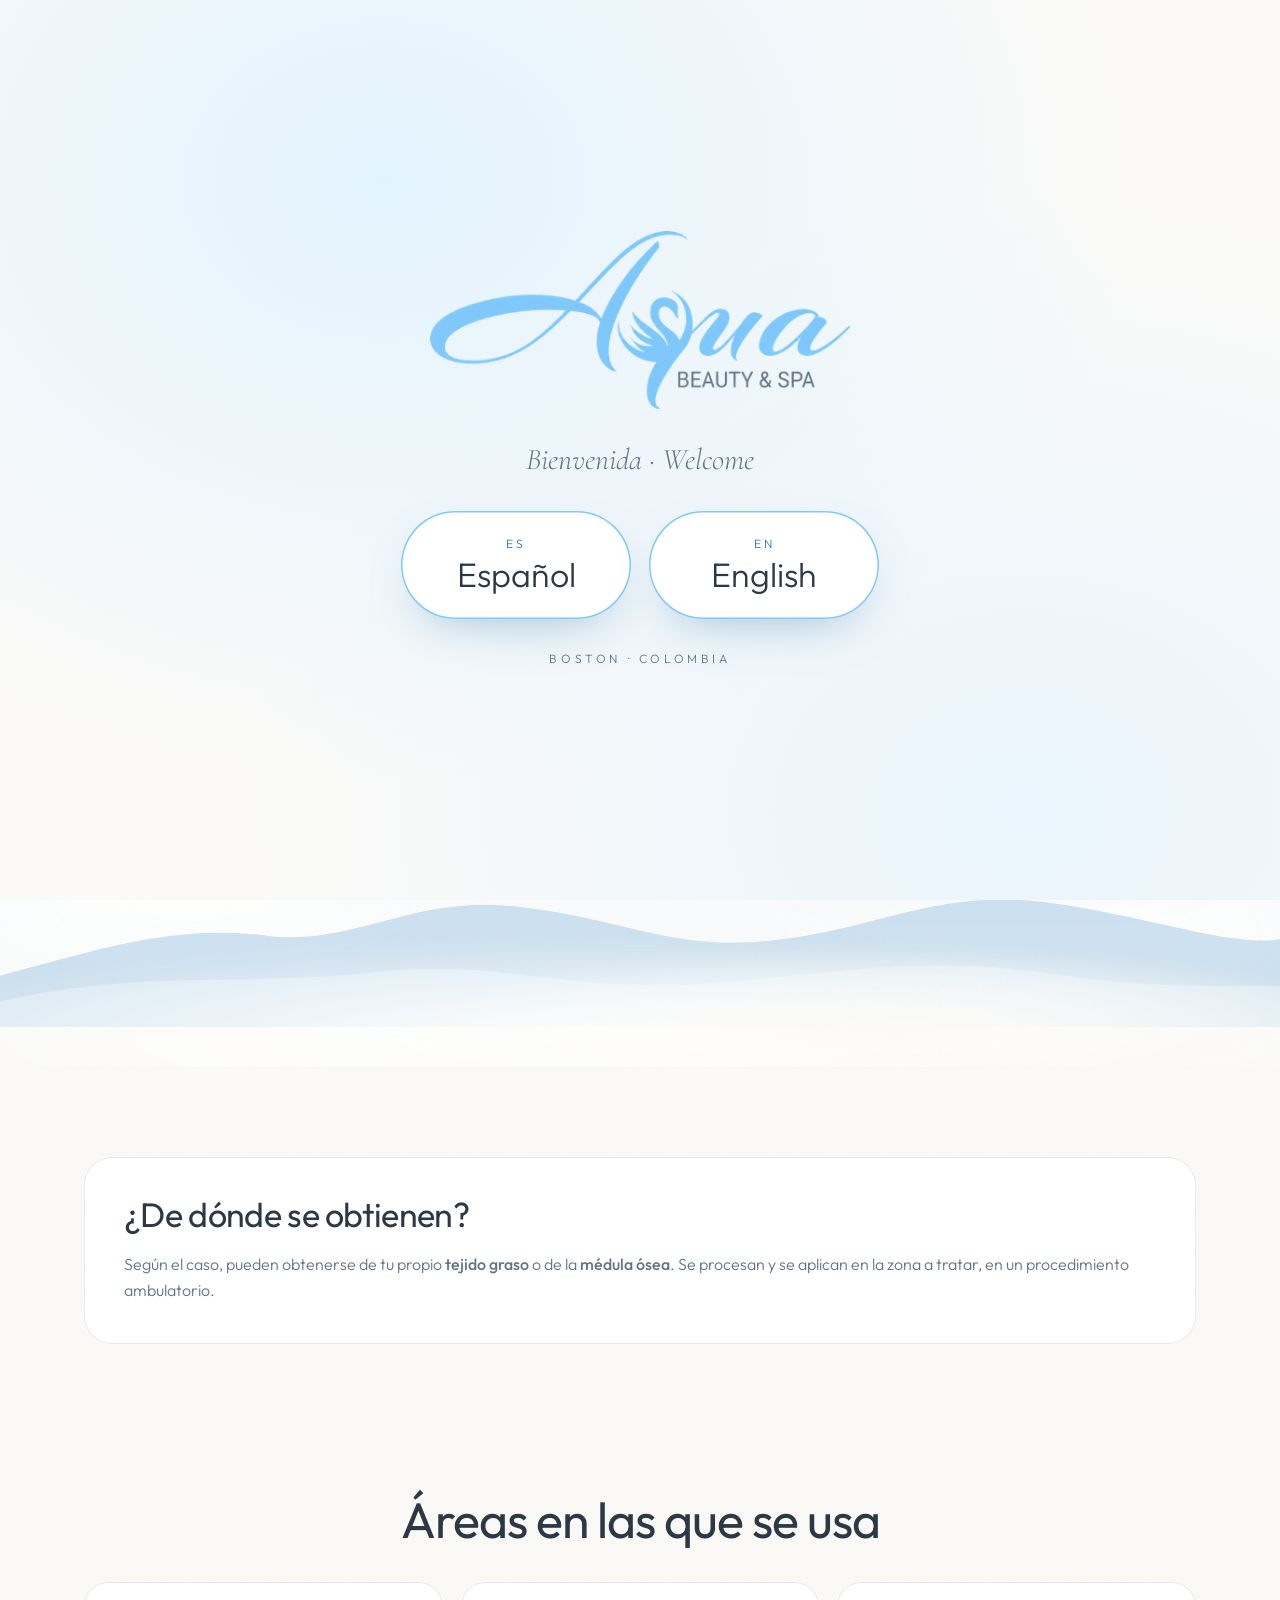
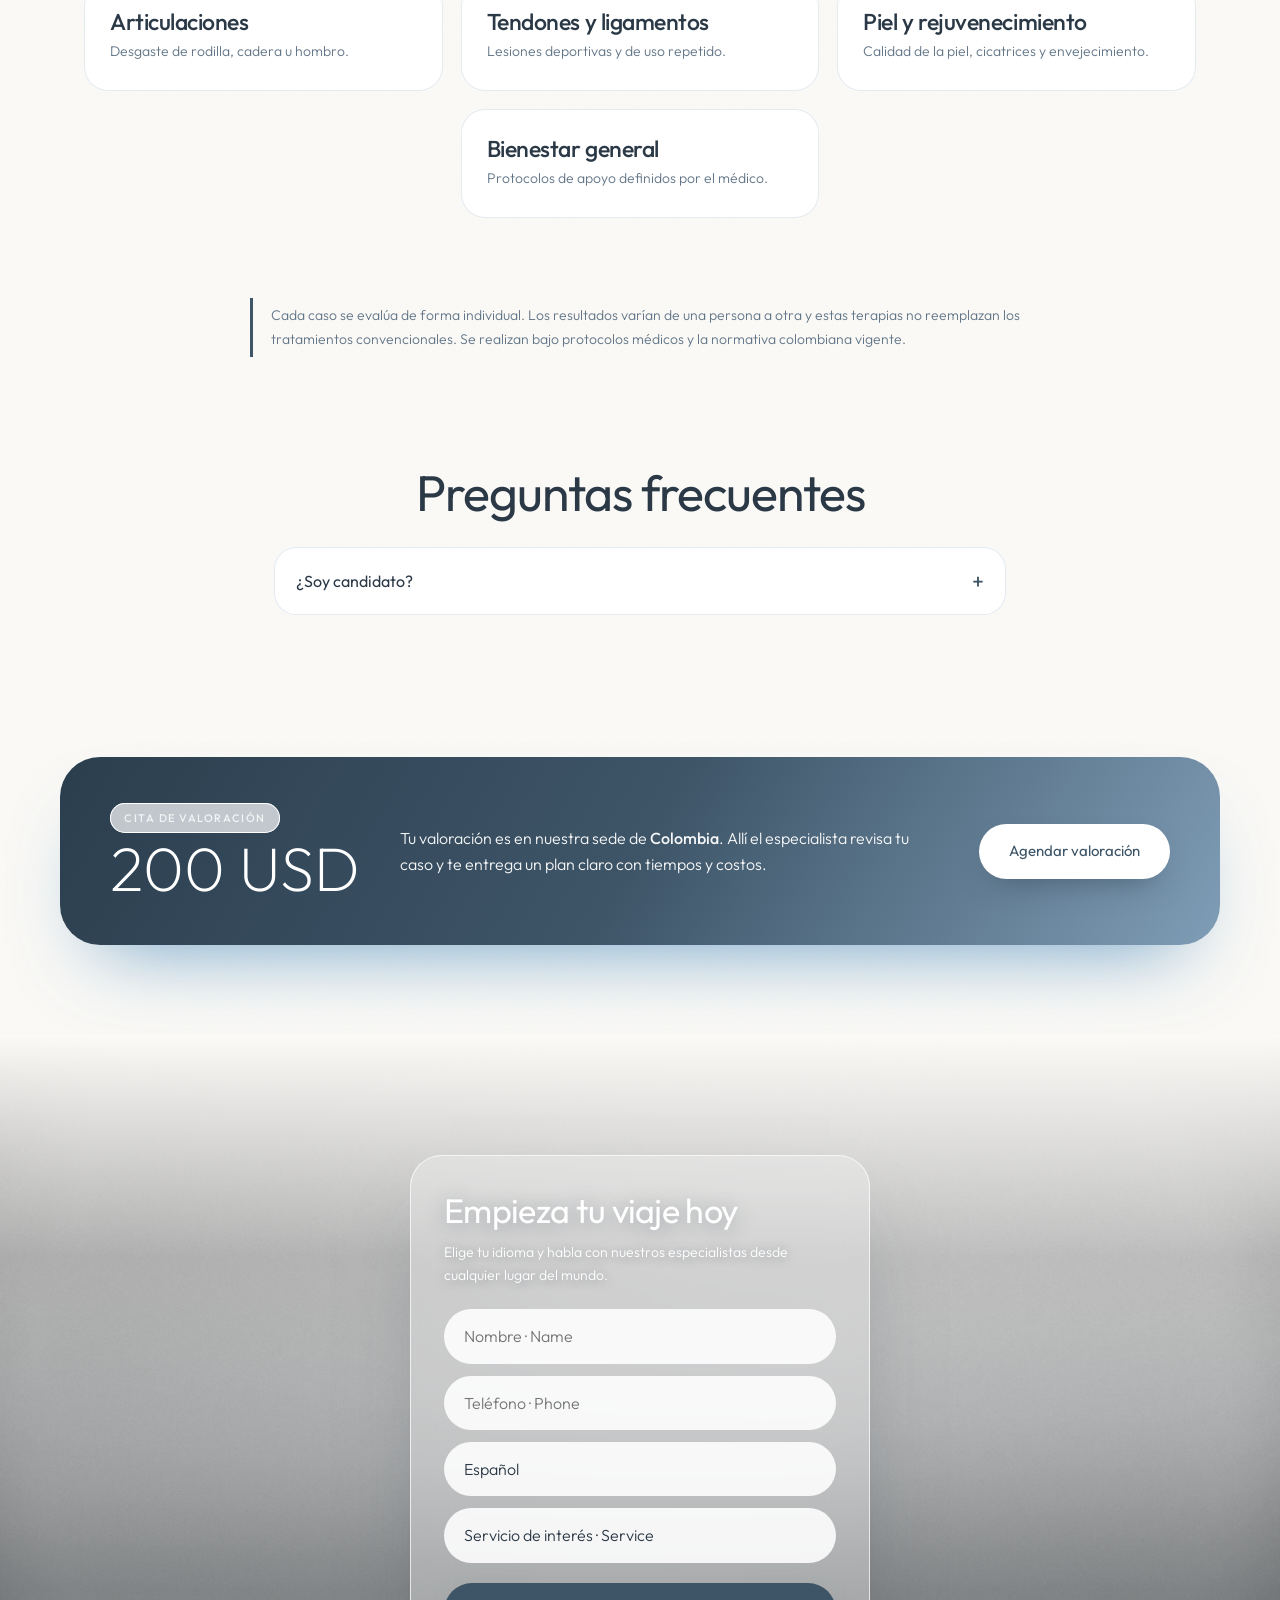
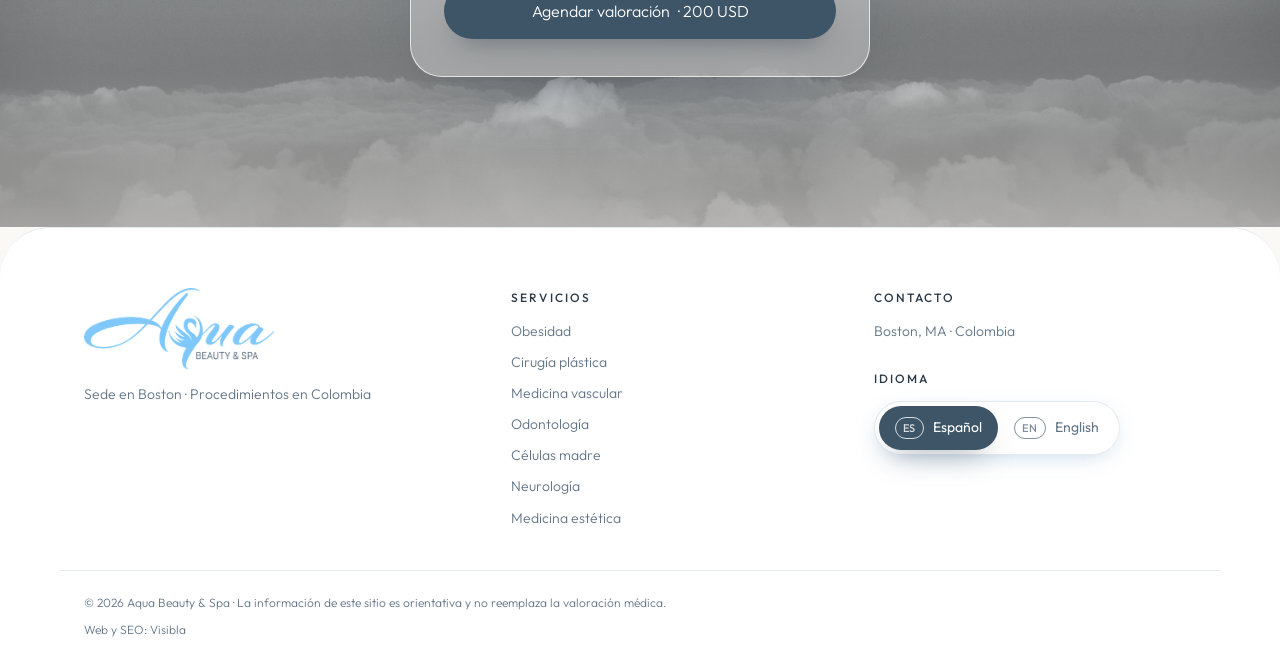
==== commit 162ea1e0: "Pie: firma Web y SEO por Visibla Co-Authored-By: Claude Opus 5.5 <noreply@anthropic.com>" ====
--- a/celulas-madre.html
+++ b/celulas-madre.html
@@ -96,7 +96,7 @@
     <select name="servicio"><option value="">Servicio de interés · Service</option><option value="Obesidad" data-en="Weight Loss">Obesidad / Weight Loss</option><option value="Cirugía plástica" data-en="Plastic Surgery">Cirugía plástica / Plastic Surgery</option><option value="Medicina vascular" data-en="Vascular Medicine">Medicina vascular / Vascular Medicine</option><option value="Odontología" data-en="Dentistry">Odontología / Dentistry</option><option value="Células madre" data-en="Stem Cells">Células madre / Stem Cells</option><option value="Neurología" data-en="Neurology">Neurología / Neurology</option><option value="Medicina estética" data-en="Aesthetic Medicine">Medicina estética / Aesthetic Medicine</option></select>
     <button class="btn" type="submit"><span data-l="es">Agendar valoración</span><span data-l="en">Book consultation</span> · 200 USD</button>
     <p class="form-pend form-msg" hidden><span data-l="es">Muy pronto habilitamos el agendamiento en línea. Gracias por tu paciencia.</span><span data-l="en">Online booking opens very soon. Thank you for your patience.</span></p>
-    <p class="form-msg" hidden><span data-l="es">¡Gracias! Te contactaremos muy pronto.</span><span data-l="en">Thank you! We'll contact you shortly.</span></p>
+    <p class="form-ok form-msg" hidden><span data-l="es">¡Gracias! Te contactaremos muy pronto.</span><span data-l="en">Thank you! We'll contact you shortly.</span></p>
   </form>
 </section>
 </main><footer class="foot">
@@ -112,7 +112,7 @@
   <button type="button" data-set="en"><span class="flag">EN</span> English</button>
 </div></div>
   </div>
-  <div class="wrap foot-legal">© 2026 Aqua Beauty &amp; Spa · <span data-l="es">La información de este sitio es orientativa y no reemplaza la valoración médica.</span><span data-l="en">The information on this site is for guidance and does not replace a medical consultation.</span></div>
+  <div class="wrap foot-legal">© 2026 Aqua Beauty &amp; Spa · <span data-l="es">La información de este sitio es orientativa y no reemplaza la valoración médica.</span><span data-l="en">The information on this site is for guidance and does not replace a medical consultation.</span><span style="display:block;margin-top:8px"><span data-l="es">Web y SEO:</span><span data-l="en">Website &amp; SEO:</span> <a href="https://posicion-seo.com/">Visibla</a></span></div>
 </footer>
 <a href="#contacto" class="mcta"><span data-l="es">Agendar valoración</span><span data-l="en">Book consultation</span> · 200 USD</a>
 <script src="js/main.js"></script>
